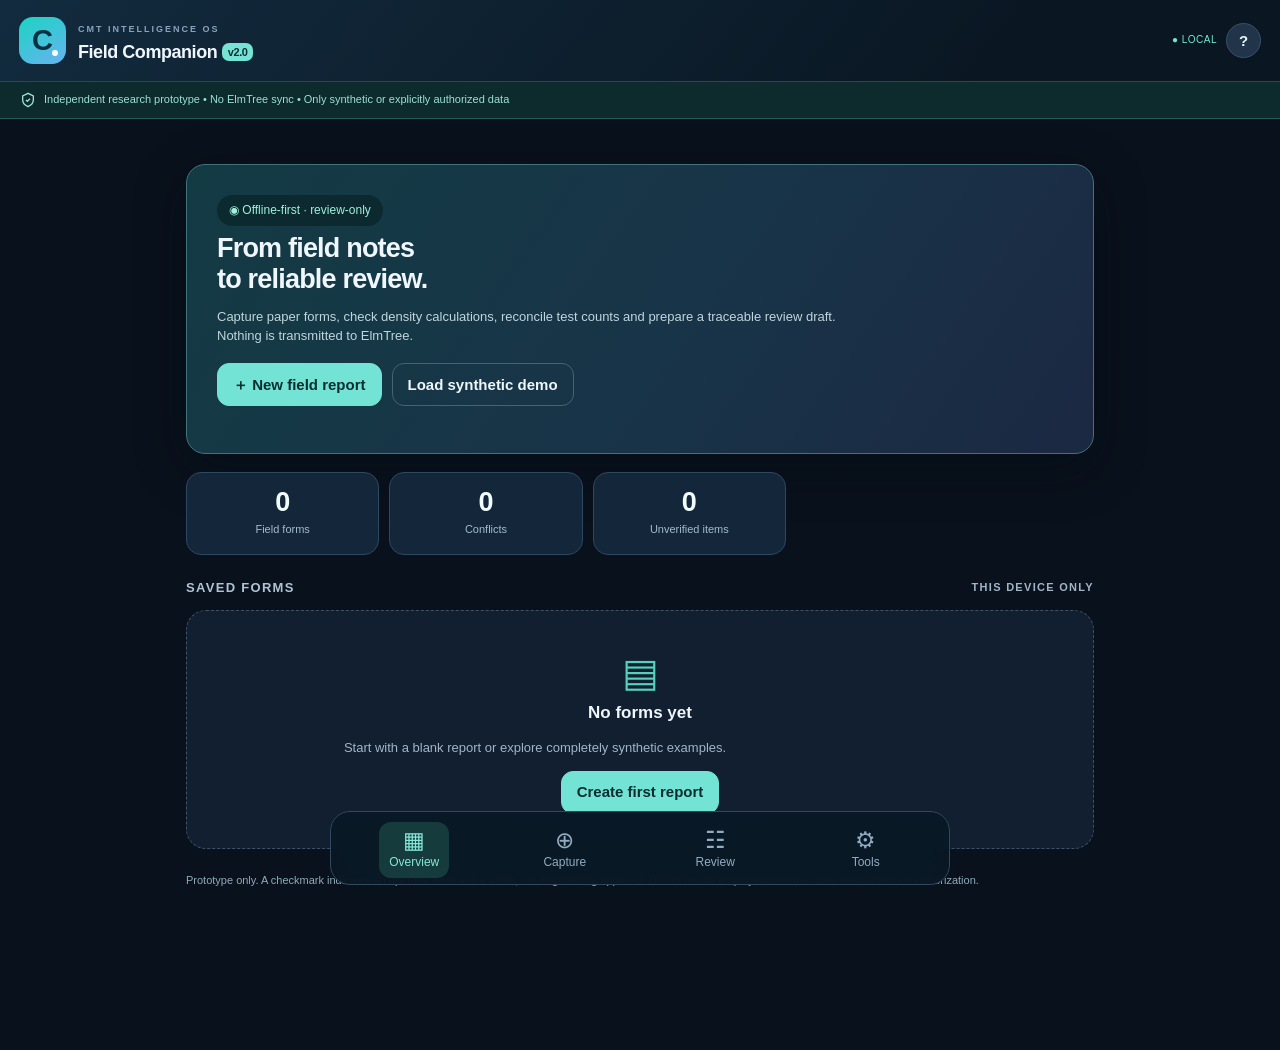
==== docs/index.html @ d81e324d "Release CMT iPhone v2.0" ====
<!doctype html><html lang="en"><head><meta charset="utf-8"><meta name="viewport" content="width=device-width,initial-scale=1,viewport-fit=cover"><meta name="theme-color" content="#0c1724"><meta name="apple-mobile-web-app-capable" content="yes"><meta name="apple-mobile-web-app-status-bar-style" content="black-translucent"><meta name="apple-mobile-web-app-title" content="CMT Field"><meta name="description" content="Offline-first construction materials test capture and reviewer assistance prototype"><link rel="manifest" href="manifest.webmanifest"><link rel="apple-touch-icon" href="icons/icon-192.png"><link rel="icon" href="icons/icon-192.png"><link rel="stylesheet" href="styles.css"><title>CMT Field | Intelligence OS</title></head>
<body><div id="app">
<header class="top"><div class="brand"><div class="brandicon">C<span class="icon-dot"></span></div><div><span class="brandline">CMT INTELLIGENCE OS</span><h1>Field Companion <span class="version">v2.0</span></h1></div></div><div class="topright"><span id="net" class="connection">● LOCAL</span><button type="button" class="iconbtn" id="helpBtn" aria-label="Information">?</button></div></header>
<section class="privacy-banner"><svg viewBox="0 0 24 24" width="16" height="16"><path fill="none" stroke="currentColor" stroke-width="2" d="M12 2 4 6v6c0 5 3.6 8 8 10 4.4-2 8-5 8-10V6z"/><path d="m9 12 2 2 4-4" fill="none" stroke="currentColor" stroke-width="2"/></svg><span>Independent research prototype • No ElmTree sync • Only synthetic or explicitly authorized data</span></section>
<main id="screen" aria-live="polite"></main>
<nav class="nav" aria-label="App navigation"><button data-tab="home" class="navitem active"><span class="navicon">▦</span><span>Overview</span></button><button data-tab="new" class="navitem"><span class="navicon">⊕</span><span>Capture</span></button><button data-tab="review" class="navitem"><span class="navicon">☷</span><span>Review</span></button><button data-tab="settings" class="navitem"><span class="navicon">⚙</span><span>Tools</span></button></nav>
<div class="toast" id="toast" role="status" aria-live="polite"></div>
<input id="ocrImportPicker" type="file" accept="application/json,.json" hidden><input id="photoPicker" accept="image/jpeg,image/png,image/webp" type="file" capture="environment" hidden>
</div><script src="core.js"></script><script src="ocr_adapter.js"></script><script src="app.js"></script></body></html>
---- docs/styles.css ----
:root{color-scheme:dark;--bg:#09111c;--surface:#111f30;--s2:#172a40;--stroke:#2c4257;--text:#f0f7fc;--muted:#a1b5c9;--teal:#55dbce;--blue:#82b9ff;--warn:#ffd38a;--red:#ff989c;--radius:19px;--shadow:0 14px 50px #02091266}
*{box-sizing:border-box}html,body{margin:0;background:var(--bg);color:var(--text);font:15px/1.45 -apple-system,BlinkMacSystemFont,"Segoe UI",Arial,sans-serif;min-height:100%;-webkit-text-size-adjust:100%}body{padding-bottom:calc(100px + env(safe-area-inset-bottom))}button,input,textarea,select{font:inherit}button{touch-action:manipulation;cursor:pointer}button:focus-visible,input:focus-visible,textarea:focus-visible,select:focus-visible{outline:2px solid var(--teal);outline-offset:2px}a{color:var(--teal)}.top{display:flex;justify-content:space-between;align-items:center;gap:10px;padding:calc(16px + env(safe-area-inset-top)) 19px 16px;background:linear-gradient(130deg,#122b3e,#0a1723 77%);border-bottom:1px solid #304256}.brand{display:flex;gap:12px;align-items:center}.brandicon{position:relative;width:47px;height:47px;border-radius:14px;background:linear-gradient(150deg,#1bd4c2,#67b3f0);color:#083045;font-size:29px;font-weight:800;display:grid;place-items:center}.icon-dot{position:absolute;width:6px;height:6px;background:#fff;right:8px;bottom:8px;border-radius:50%}.brandline{font-weight:700;letter-spacing:2px;font-size:9px;color:#8aa2bb}.brand h1{margin:1px 0 0;font-size:18px;letter-spacing:-.45px}.version{font-size:11px;color:#0b302f;background:#75e4d6;padding:3px 6px;border-radius:7px;vertical-align:middle}.topright{display:flex;gap:9px;align-items:center}.connection{font-size:10px;letter-spacing:.5px;color:#72e6cb;white-space:nowrap}.iconbtn{border-radius:100%;background:#213449;border:1px solid #35526b;color:#e5f5fa;width:35px;height:35px;font-weight:700}.privacy-banner{display:flex;gap:8px;align-items:center;padding:10px 20px;background:#0d2a2d;color:#9be1d4;font-size:11px;border-bottom:1px solid #245955}.privacy-banner svg{flex:none}main{max-width:940px;margin:0 auto;padding:22px 16px 50px}.eyebrow{font-size:11px;text-transform:uppercase;letter-spacing:2px;font-weight:750;color:var(--teal)}h2{font-size:27px;letter-spacing:-.8px;margin:7px 0 7px}h3{font-size:17px;margin:0 0 10px}.sub{color:var(--muted);font-size:13px;max-width:660px}.flex{display:flex;align-items:center;gap:10px}.between{display:flex;justify-content:space-between;align-items:center;gap:10px}.wrap{flex-wrap:wrap}.panel{background:linear-gradient(150deg,#142639,#101d2d);border:1px solid #284154;border-radius:var(--radius);padding:18px;margin:15px 0;box-shadow:var(--shadow)}.panel.flat{background:var(--surface);box-shadow:none}.hero{background:linear-gradient(125deg,#133b44 0%,#183448 54%,#1b2842 100%);border-color:#42727a;padding:24px 21px}.hero h2{font-size:27px;line-height:1.15}.hero .sub{color:#c0d5dd}.hero-note{font-size:12px;background:#082326ad;display:inline-block;padding:7px 12px;border-radius:30px;color:#9ef1db}.btn{border:1px solid #486174;color:var(--text);background:#1c3045;border-radius:12px;display:inline-flex;align-items:center;justify-content:center;gap:8px;font-weight:750;min-height:43px;padding:10px 15px;text-decoration:none;line-height:1.2}.btn.primary{background:#72e3d4;color:#072d2f;border-color:#72e3d4}.btn.secondary{background:#24394f}.btn.danger{background:#402a31;color:#ffbec2;border-color:#8c4a55}.btn.outline{background:transparent}.btn:disabled{opacity:.45;cursor:not-allowed}.btn.small{min-height:34px;font-size:12px;padding:7px 10px}.btn.full{width:100%}.actions{display:flex;flex-wrap:wrap;gap:10px;margin:17px 0}.metrics{display:grid;grid-template-columns:repeat(3,1fr);gap:10px;margin:18px 0}.metric{padding:16px 9px;text-align:center;background:#14263a;border:1px solid #2c4961;border-radius:15px}.metric b{display:block;font-size:27px;line-height:1;color:#f1fcfc}.metric span{display:block;font-size:11px;color:#a3bcce;margin-top:6px}.section-title{font-size:13px;letter-spacing:1.3px;color:#afc3d5;text-transform:uppercase;font-weight:800;margin:24px 0 12px}.record{display:flex;align-items:center;gap:12px;border:1px solid #2b4357;background:#102134;border-radius:14px;padding:15px;margin-bottom:9px;text-align:left;width:100%;color:var(--text)}.recordicon{border-radius:12px;background:#213e50;color:var(--teal);font-size:20px;display:grid;place-items:center;min-width:43px;height:43px}.recordmeta{flex:1;min-width:0}.recordmeta strong{display:block;font-size:14px;white-space:nowrap;overflow:hidden;text-overflow:ellipsis}.recordmeta small{color:#aec0d0;font-size:11px}.chevron{font-size:22px;color:#7fa2b6}.tag{display:inline-block;padding:4px 9px;background:#183f42;border:1px solid #296866;color:#94ebdb;border-radius:20px;font-size:11px;font-weight:700}.tag.warn{background:#47371e;color:#ffe0a6;border-color:#77562b}.tag.danger{background:#482732;color:#ffadb6;border-color:#773b4d}.tag.neutral{background:#26384b;color:#aec4d9;border-color:#405367}.issue{padding:11px 12px;border-left:3px solid var(--warn);background:#29291f;border-radius:8px;margin:9px 0;font-size:12px;color:#f8e1bf}.issue.danger{border-color:var(--red);background:#311c26;color:#ffd0d0}.fine{color:var(--muted);font-size:11px}.fieldset{display:grid;grid-template-columns:repeat(2,minmax(0,1fr));gap:13px}.field{display:flex;flex-direction:column;gap:5px;min-width:0}.field.full{grid-column:1/-1}.field>label{font-size:12px;color:#bed0e0;font-weight:650}.field>input,.field>textarea,.field>select,.editrow input,.editrow select{width:100%;height:44px;color:#fff;background:#0d1a29;border:1px solid #3c5269;border-radius:11px;padding:8px 10px;min-width:0}.field>textarea{height:85px;resize:vertical}.field>input::placeholder,.editrow input::placeholder{color:#638297}.field>input[type=date]{color-scheme:dark}.hint{font-size:11px;color:#95aebf}.review-check{display:flex;align-items:center;gap:8px;font-size:11px;color:#b6dcda}.review-check input{accent-color:#56d6bf;width:17px;height:17px}.tabbar{display:flex;flex-wrap:wrap;gap:7px;margin:14px 0}.chip{padding:9px 11px;border-radius:11px;background:#142537;color:#b2c7d7;border:1px solid #304758;font-size:12px}.chip.selected{background:#0e4c49;border-color:#37c4b8;color:#dbfffa}.editrow{background:#12273c;border:1px solid #375369;padding:12px;border-radius:14px;margin:12px 0}.editrow strong{font-size:12px}.rowgrid{display:grid;grid-template-columns:repeat(3,minmax(0,1fr));gap:9px;margin:12px 0}.rowgrid label{display:block;font-size:10px;color:#b4c8d7;margin-bottom:4px}.rowgrid input{height:40px;padding:6px}.imglist{display:grid;grid-template-columns:repeat(3,1fr);gap:10px;margin-top:10px}.photo{width:100%;border:1px solid #38546c;aspect-ratio:1;object-fit:cover;border-radius:10px;background:#152638}.note{background:#1b2934;border-radius:12px;padding:12px;color:#d0d9e0;font-size:12px;margin:13px 0}.notice{border-left:3px solid #56d9cf;background:#173138;padding:12px 14px;border-radius:8px;font-size:12px;color:#badad8}.footer-help{margin-top:24px;color:#92a9ba;font-size:11px}.empty{padding:34px 18px;text-align:center;background:#111f30;border:1px dashed #3b5267;border-radius:20px}.empty .big{font-size:39px;color:#55d2bd}.nav{position:fixed;z-index:20;left:0;right:0;bottom:0;background:#0a1826f5;display:flex;justify-content:space-around;border-top:1px solid #304b5f;padding:10px 8px calc(7px + env(safe-area-inset-bottom));backdrop-filter:blur(20px)}.navitem{min-width:70px;background:transparent;border:0;border-radius:12px;color:#91acc1;font-size:10px;display:flex;flex-direction:column;align-items:center;gap:2px;padding:7px 10px}.navitem.active{color:#85e8d8;background:#153b3c}.navicon{font-size:23px;line-height:23px}.toast{position:fixed;z-index:80;bottom:calc(104px + env(safe-area-inset-bottom));left:15px;right:15px;max-width:520px;margin:auto;background:#153c3e;border:1px solid #56cfc4;color:#dafffa;border-radius:13px;padding:11px 15px;box-shadow:0 18px 50px #0008;display:none}.toast.visible{display:block}.hr{border:0;border-top:1px solid #314456;margin:18px 0}.kbd{font-family:ui-monospace,monospace;color:#8edacc;font-size:12px}.status-panel{display:flex;gap:9px;align-items:center;margin:7px 0 13px}.table-scroll{overflow-x:auto}table{border-collapse:collapse;width:100%;font-size:12px}th,td{text-align:left;padding:8px;border-bottom:1px solid #2a4456;vertical-align:top}th{color:#aac6d5;font-size:11px}.tiny{font-size:11px}.visually-hidden{position:absolute;height:1px;width:1px;overflow:hidden;clip:rect(0,0,0,0)}@media(min-width:760px){.metrics{max-width:600px}.fieldset{grid-template-columns:repeat(3,minmax(0,1fr))}.rowgrid{grid-template-columns:repeat(4,minmax(0,1fr))}main{padding-top:30px}.hero{padding:30px}.nav{max-width:620px;border:1px solid #32485e;border-radius:20px;bottom:15px;margin:auto;padding-bottom:6px}.navitem{font-size:12px}.imglist{grid-template-columns:repeat(5,1fr)}}@media(max-width:370px){.top{padding-left:12px;padding-right:12px}.brand h1{font-size:16px}.brandline{letter-spacing:1px}.version{font-size:10px}.connection{display:none}.rowgrid{grid-template-columns:repeat(2,minmax(0,1fr))}}
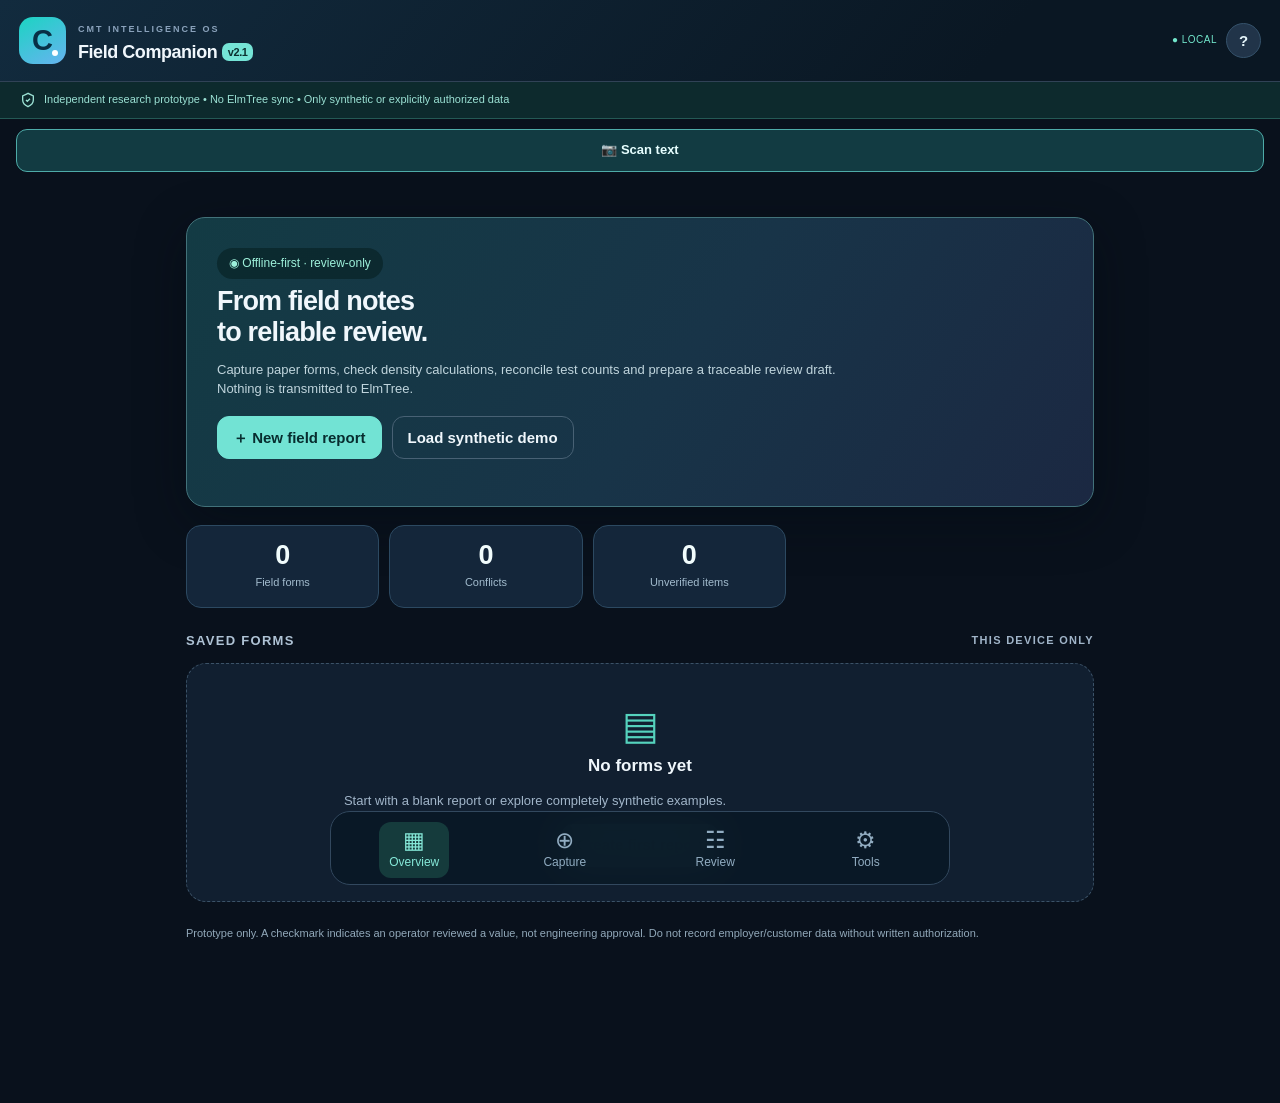
==== commit 70fd6a98: "feat(ios): add on-device OCR beta and human review" ====
--- a/docs/index.html
+++ b/docs/index.html
@@ -1,9 +1,9 @@
 <!doctype html><html lang="en"><head><meta charset="utf-8"><meta name="viewport" content="width=device-width,initial-scale=1,viewport-fit=cover"><meta name="theme-color" content="#0c1724"><meta name="apple-mobile-web-app-capable" content="yes"><meta name="apple-mobile-web-app-status-bar-style" content="black-translucent"><meta name="apple-mobile-web-app-title" content="CMT Field"><meta name="description" content="Offline-first construction materials test capture and reviewer assistance prototype"><link rel="manifest" href="manifest.webmanifest"><link rel="apple-touch-icon" href="icons/icon-192.png"><link rel="icon" href="icons/icon-192.png"><link rel="stylesheet" href="styles.css"><title>CMT Field | Intelligence OS</title></head>
 <body><div id="app">
-<header class="top"><div class="brand"><div class="brandicon">C<span class="icon-dot"></span></div><div><span class="brandline">CMT INTELLIGENCE OS</span><h1>Field Companion <span class="version">v2.0</span></h1></div></div><div class="topright"><span id="net" class="connection">● LOCAL</span><button type="button" class="iconbtn" id="helpBtn" aria-label="Information">?</button></div></header>
+<header class="top"><div class="brand"><div class="brandicon">C<span class="icon-dot"></span></div><div><span class="brandline">CMT INTELLIGENCE OS</span><h1>Field Companion <span class="version">v2.1</span></h1></div></div><div class="topright"><span id="net" class="connection">● LOCAL</span><button type="button" class="iconbtn" id="helpBtn" aria-label="Information">?</button></div></header>
 <section class="privacy-banner"><svg viewBox="0 0 24 24" width="16" height="16"><path fill="none" stroke="currentColor" stroke-width="2" d="M12 2 4 6v6c0 5 3.6 8 8 10 4.4-2 8-5 8-10V6z"/><path d="m9 12 2 2 4-4" fill="none" stroke="currentColor" stroke-width="2"/></svg><span>Independent research prototype • No ElmTree sync • Only synthetic or explicitly authorized data</span></section>
 <main id="screen" aria-live="polite"></main>
 <nav class="nav" aria-label="App navigation"><button data-tab="home" class="navitem active"><span class="navicon">▦</span><span>Overview</span></button><button data-tab="new" class="navitem"><span class="navicon">⊕</span><span>Capture</span></button><button data-tab="review" class="navitem"><span class="navicon">☷</span><span>Review</span></button><button data-tab="settings" class="navitem"><span class="navicon">⚙</span><span>Tools</span></button></nav>
 <div class="toast" id="toast" role="status" aria-live="polite"></div>
 <input id="ocrImportPicker" type="file" accept="application/json,.json" hidden><input id="photoPicker" accept="image/jpeg,image/png,image/webp" type="file" capture="environment" hidden>
-</div><script src="core.js"></script><script src="ocr_adapter.js"></script><script src="app.js"></script></body></html>
+</div><script src="core.js"></script><script src="ocr_adapter.js"></script><script src="app.js"></script><script src="mobile_ocr.js"></script></body></html>
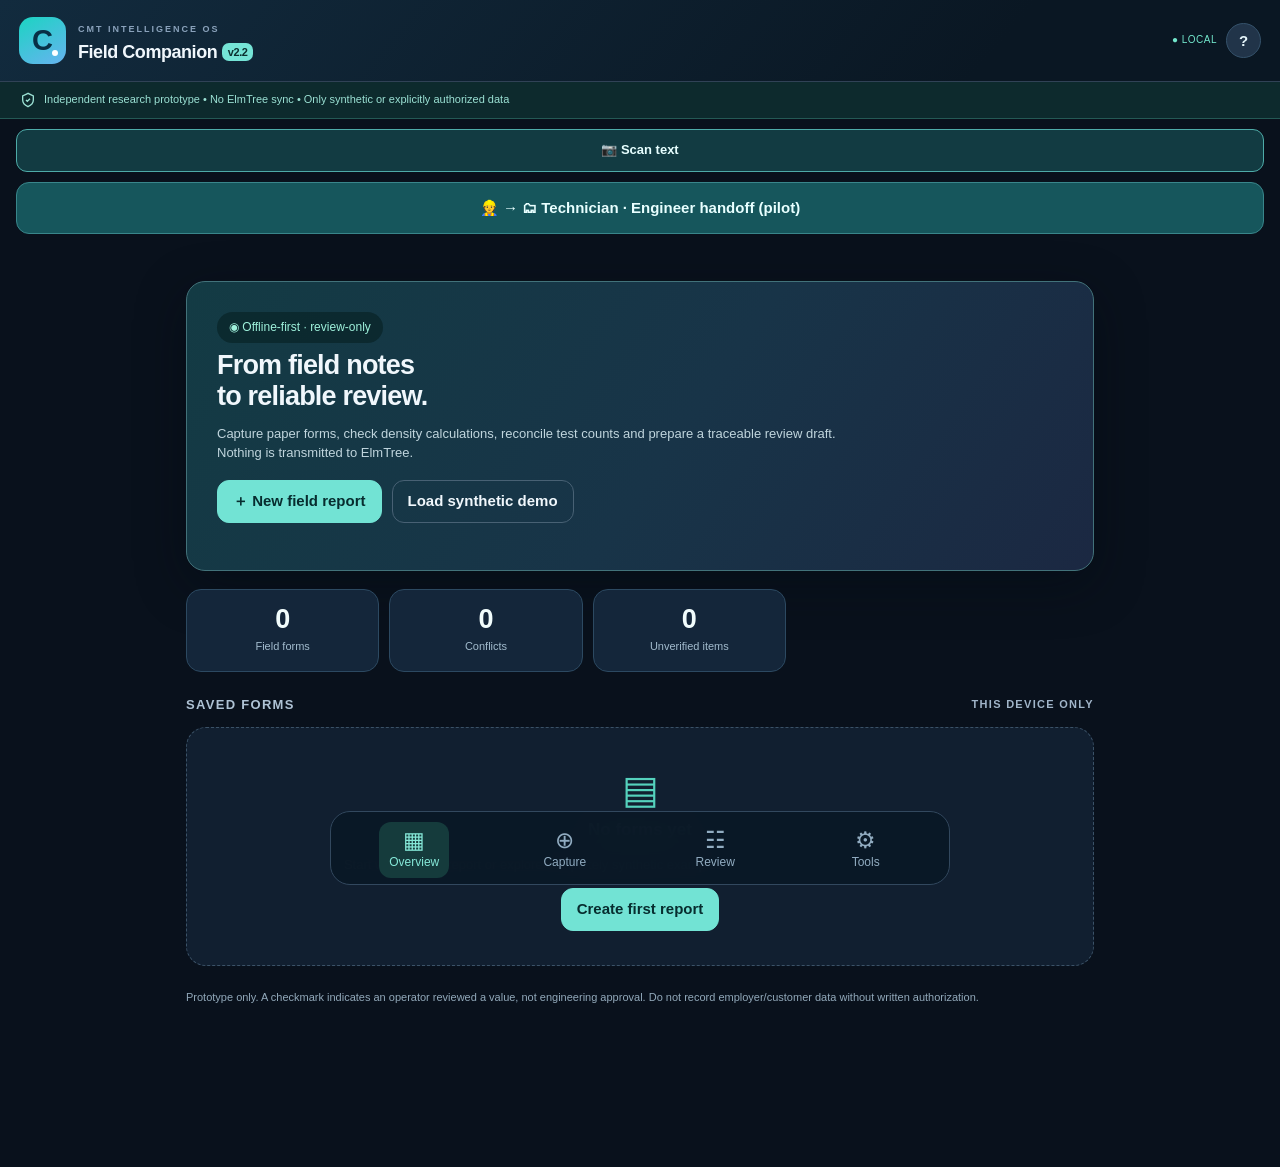
==== commit 40ee66a4: "feat: publish technician engineer handoff v2.2" ====
--- a/docs/index.html
+++ b/docs/index.html
@@ -1,9 +1,162 @@
 <!doctype html><html lang="en"><head><meta charset="utf-8"><meta name="viewport" content="width=device-width,initial-scale=1,viewport-fit=cover"><meta name="theme-color" content="#0c1724"><meta name="apple-mobile-web-app-capable" content="yes"><meta name="apple-mobile-web-app-status-bar-style" content="black-translucent"><meta name="apple-mobile-web-app-title" content="CMT Field"><meta name="description" content="Offline-first construction materials test capture and reviewer assistance prototype"><link rel="manifest" href="manifest.webmanifest"><link rel="apple-touch-icon" href="icons/icon-192.png"><link rel="icon" href="icons/icon-192.png"><link rel="stylesheet" href="styles.css"><title>CMT Field | Intelligence OS</title></head>
 <body><div id="app">
-<header class="top"><div class="brand"><div class="brandicon">C<span class="icon-dot"></span></div><div><span class="brandline">CMT INTELLIGENCE OS</span><h1>Field Companion <span class="version">v2.1</span></h1></div></div><div class="topright"><span id="net" class="connection">● LOCAL</span><button type="button" class="iconbtn" id="helpBtn" aria-label="Information">?</button></div></header>
+<header class="top"><div class="brand"><div class="brandicon">C<span class="icon-dot"></span></div><div><span class="brandline">CMT INTELLIGENCE OS</span><h1>Field Companion <span class="version">v2.2</span></h1></div></div><div class="topright"><span id="net" class="connection">● LOCAL</span><button type="button" class="iconbtn" id="helpBtn" aria-label="Information">?</button></div></header>
 <section class="privacy-banner"><svg viewBox="0 0 24 24" width="16" height="16"><path fill="none" stroke="currentColor" stroke-width="2" d="M12 2 4 6v6c0 5 3.6 8 8 10 4.4-2 8-5 8-10V6z"/><path d="m9 12 2 2 4-4" fill="none" stroke="currentColor" stroke-width="2"/></svg><span>Independent research prototype • No ElmTree sync • Only synthetic or explicitly authorized data</span></section>
-<main id="screen" aria-live="polite"></main>
+<div style="padding:10px 16px 2px"><a href="handoff.html" style="display:block;padding:14px 16px;background:#16565c;color:#e8ffff;border-radius:13px;text-align:center;font-weight:700;text-decoration:none;border:1px solid #39868b">👷 → 🗂 Technician · Engineer handoff (pilot)</a></div><main id="screen" aria-live="polite"></main>
 <nav class="nav" aria-label="App navigation"><button data-tab="home" class="navitem active"><span class="navicon">▦</span><span>Overview</span></button><button data-tab="new" class="navitem"><span class="navicon">⊕</span><span>Capture</span></button><button data-tab="review" class="navitem"><span class="navicon">☷</span><span>Review</span></button><button data-tab="settings" class="navitem"><span class="navicon">⚙</span><span>Tools</span></button></nav>
 <div class="toast" id="toast" role="status" aria-live="polite"></div>
 <input id="ocrImportPicker" type="file" accept="application/json,.json" hidden><input id="photoPicker" accept="image/jpeg,image/png,image/webp" type="file" capture="environment" hidden>
-</div><script src="core.js"></script><script src="ocr_adapter.js"></script><script src="app.js"></script><script src="mobile_ocr.js"></script></body></html>
+</div><script src="core.js"></script><script src="ocr_adapter.js"></script><script src="app.js"></script><script>
+/* CMT Mobile OCR 2.1 - browser-side, consent-gated, unverified proposals only */
+(() => {
+  'use strict';
+  if (window.CMTMobileOCR) return;
+  const VERSION='2.1.0';
+  const CDN='https://cdn.jsdelivr.net/npm/tesseract.js@5.1.1/dist/tesseract.min.js';
+  let image=null, worker=null, busy=false;
+  const names={slump:'Slump (in)',air:'Air content (%)',temperature:'Concrete temperature (F)',supplier:'Concrete supplier',ticket:'Ticket number',truck:'Truck number',wet:'Wet density (pcf)',dry:'Dry density (pcf)',moisture:'Moisture (%)',mdd:'Maximum dry density (pcf)',percent:'Reported compaction (%)'};
+  const safe=s=>String(s||'').replace(/[&<>"']/g,c=>({'&':'&amp;','<':'&lt;','>':'&gt;','"':'&quot;',"'":'&#39;'}[c]));
+  const rules=[
+    ['slump',/\bslump\s*(?:\(in\)|inches|in\.)?\s*[:=\-]?\s*(\d{1,2}(?:\.\d{1,2})?)\b/i,0,15],
+    ['air',/\bair\s*(?:content|%)\s*[:=\-]?\s*(\d{1,2}(?:\.\d{1,2})?)\s*%?/i,0,25],
+    ['temperature',/\b(?:concrete\s*(?:temp(?:erature)?|t\.)|temp(?:erature)?\s*concrete)\s*(?:\(?\s*°?f\s*\)?)?\s*[:=\-]?\s*(\d{2,3}(?:\.\d{1,2})?)/i,20,135],
+    ['wet',/\b(?:wet\s*(?:density|pcf)|field\s*density\s*wet)\s*[:=\-]?\s*(\d{2,3}(?:\.\d{1,2})?)/i,50,180],
+    ['dry',/\b(?:dry\s*(?:density|pcf)|field\s*density\s*dry)\s*[:=\-]?\s*(\d{2,3}(?:\.\d{1,2})?)/i,50,180],
+    ['mdd',/\b(?:maximum\s*dry\s*density|mdd)\s*[:=\-]?\s*(\d{2,3}(?:\.\d{1,2})?)/i,50,200],
+    ['moisture',/\b(?:moisture|water\s*content)\s*(?:\(%\)|%)?\s*[:=\-]?\s*(\d{1,2}(?:\.\d{1,2})?)\s*%?/i,0,55],
+    ['percent',/\b(?:percent\s*(?:of\s*)?(?:density|compaction)|relative\s*compaction)\s*(?:\(%\)|%)?\s*[:=\-]?\s*(\d{2,3}(?:\.\d{1,2})?)\s*%?/i,50,120],
+  ];
+  function suggestions(text){
+    const out=[];
+    for(const [key,re,min,max] of rules){
+      const match=String(text).match(re); if(!match)continue;
+      const n=Number(match[1]); if(!Number.isFinite(n)||n<min||n>max)continue;
+      out.push({key,value:String(match[1]),label:names[key]});
+    }
+    const suppliers=String(text).match(/(?:concrete\s+supplier|supplier)\s*[:=]\s*([^\n]{2,65})/i);
+    if(suppliers)out.push({key:'supplier',value:suppliers[1].trim().slice(0,60),label:names.supplier});
+    return out;
+  }
+  window.CMTMobileOCR={suggestions,VERSION};
+  const styles=document.createElement('style');
+  styles.textContent=`
+  .cmt-scan-btn{border:1px solid #4eaba8;border-radius:11px;background:#123b42;color:#e7ffff;font-size:13px;padding:10px 13px;cursor:pointer;margin-right:8px;font-weight:700}
+  #cmt-ocr-backdrop[hidden]{display:none!important}
+  #cmt-ocr-backdrop{position:fixed;inset:0;z-index:10000;background:rgba(0,0,0,.83);display:flex;align-items:flex-start;justify-content:center;overflow:auto;padding:18px 12px 45px}
+  #cmt-ocr-panel{font:15px/1.45 -apple-system,BlinkMacSystemFont,Arial,sans-serif;color:#e5f3f7;background:#0c1c2b;width:min(100%,560px);border:1px solid #316078;border-radius:17px;padding:18px;box-sizing:border-box;box-shadow:0 10px 45px #0009}
+  #cmt-ocr-panel h2{font-size:23px;margin:0 0 6px;color:white} #cmt-ocr-panel p{font-size:13px;color:#b6cbd2}
+  #cmt-ocr-panel button{background:#17465a;color:#f4ffff;border:1px solid #3b7182;border-radius:10px;padding:10px 12px;font-size:15px;cursor:pointer}
+  #cmt-ocr-panel button:disabled{opacity:.48;cursor:not-allowed}
+  #cmt-ocr-panel button.primary{background:#177d82;border-color:#239ca4}
+  #cmt-ocr-panel .ocr-actions{display:flex;gap:9px;flex-wrap:wrap;margin:13px 0}
+  #cmt-ocr-panel textarea{width:100%;min-height:145px;border:1px solid #3b6274;border-radius:10px;background:#071320;color:#effcff;padding:12px;box-sizing:border-box;font-size:15px}
+  #cmt-ocr-panel img{max-width:100%;max-height:175px;object-fit:contain;border-radius:8px;margin:10px 0}
+  #cmt-ocr-panel label{display:block;margin:9px 0;color:#e7f5f6}
+  #cmt-ocr-panel input[type=checkbox]{width:19px;height:19px;vertical-align:middle;margin-right:8px}
+  #cmt-ocr-panel .ocr-status{color:#97e1de;font-weight:600;min-height:24px}
+  #cmt-ocr-panel .ocr-candidate{background:#132d3e;border:1px solid #365d6b;padding:8px;border-radius:10px;margin-top:7px}
+  `;
+  document.head.append(styles);
+  const overlay=document.createElement('div'); overlay.id='cmt-ocr-backdrop';overlay.hidden=true;
+  overlay.innerHTML=`<section id="cmt-ocr-panel" role="dialog" aria-modal="true" aria-label="Local photo text recognition">
+  <div style="display:flex;justify-content:space-between;align-items:center;gap:6px"><h2>Scan text · OCR beta</h2><button type="button" id="ocrClose">Close ✕</button></div>
+  <p>English printed text works best. Handwriting and dense soil tables can be misread. Nothing is approved automatically. First scan needs internet to download OCR engine/language files; images are processed locally by that engine.</p>
+  <label><input id="ocrAuthorize" type="checkbox">I am using synthetic data or have permission for this document.</label>
+  <div class="ocr-actions"><button type="button" id="ocrTake">📷 Take photo</button><button type="button" id="ocrChoose">▤ Choose photo</button></div>
+  <input type="file" accept="image/jpeg,image/png,image/webp" capture="environment" id="ocrCamera" hidden>
+  <input type="file" accept="image/jpeg,image/png,image/webp" id="ocrLibrary" hidden>
+  <img id="ocrPreview" alt="Selected image preview" hidden>
+  <div class="ocr-actions"><button type="button" class="primary" id="ocrRun" disabled>Read text on this iPhone</button></div>
+  <p class="ocr-status" id="ocrProgress" aria-live="polite">Choose an image to begin.</p>
+  <div id="ocrOutput" hidden><label for="ocrText">OCR text — EDIT against original photo:</label><textarea id="ocrText" spellcheck="false"></textarea>
+  <div class="ocr-actions"><button id="ocrFind" type="button">Find possible measurements</button><button id="ocrCopy" type="button">Copy text</button></div>
+  <div id="ocrFields"></div><div class="ocr-actions"><button type="button" id="ocrApply" class="primary" hidden>Apply checked proposals to the OPEN form (unverified)</button></div>
+  </div>
+  <p>For soil table rows: do not trust line alignment or automatic values. Review each test manually before any engineering decision.</p></section>`;
+  document.body.append(overlay);
+  const $=id=>document.getElementById(id);
+  const status=message=>{$('ocrProgress').textContent=message;};
+  function show(){overlay.hidden=false;document.body.style.overflow='hidden';$('ocrClose').focus();}
+  function hide(){if(busy)return;overlay.hidden=true;document.body.style.overflow='';}
+  $('ocrClose').onclick=hide;
+  overlay.addEventListener('click',e=>{if(e.target===overlay)hide();});
+  document.addEventListener('keydown',e=>{if(e.key==='Escape'&&!overlay.hidden)hide();});
+  const scanBtn=document.createElement('button');scanBtn.className='cmt-scan-btn';scanBtn.type='button';scanBtn.textContent='📷 Scan text';scanBtn.onclick=show;
+  scanBtn.style.cssText='display:block;width:calc(100% - 32px);margin:10px 16px 0;min-height:43px;';document.querySelector('.privacy-banner').after(scanBtn);
+  const help=document.getElementById('helpBtn');help.onclick=()=>alert('CMT Field v2.1 — mobile OCR beta. Printed English text may be recognized. Handwriting and soil tables require visual confirmation. All proposals are UNVERIFIED; no ElmTree connection or engineering approval.');
+  $('ocrTake').onclick=()=>$('ocrCamera').click(); $('ocrChoose').onclick=()=>$('ocrLibrary').click();
+  async function setImage(file){
+    if(!file)return;
+    if(!/^image\/(jpeg|png|webp)$/.test(file.type)||file.size>15*1024*1024){status('Use a JPG/PNG/WebP photo under 15 MB.');return;}
+    try{
+      const url=URL.createObjectURL(file);const el=new Image();
+      await new Promise((resolve,reject)=>{el.onload=resolve;el.onerror=reject;el.src=url;});
+      const factor=Math.min(1,1800/Math.max(el.naturalWidth,el.naturalHeight));
+      const canvas=document.createElement('canvas');canvas.width=Math.max(1,Math.round(el.naturalWidth*factor));canvas.height=Math.max(1,Math.round(el.naturalHeight*factor));
+      canvas.getContext('2d',{alpha:false}).drawImage(el,0,0,canvas.width,canvas.height);
+      image=await new Promise((resolve,reject)=>canvas.toBlob(b=>b?resolve(b):reject(Error('Image conversion failed')),'image/jpeg',0.9));
+      $('ocrPreview').src=url;$('ocrPreview').hidden=false;status('Photo ready. Check permission and press Read text.');$('ocrRun').disabled=false;
+      $('ocrOutput').hidden=true;$('ocrFields').textContent='';$('ocrApply').hidden=true;
+      // Do not persist either original photo or OCR text in device storage.
+    }catch(e){status('Photo could not be opened: '+e.message);}
+  }
+  for(const name of ['ocrCamera','ocrLibrary'])$(name).addEventListener('change',e=>{setImage(e.target.files?.[0]);e.target.value='';});
+  function loadOCR(){return new Promise((resolve,reject)=>{
+    if(window.Tesseract?.createWorker)return resolve(window.Tesseract);
+    const s=document.createElement('script');s.src=CDN;s.onload=()=>window.Tesseract?.createWorker?resolve(window.Tesseract):reject(Error('Engine unavailable'));s.onerror=()=>reject(Error('OCR library download failed: check internet'));document.head.append(s);
+  });}
+  $('ocrRun').onclick=async()=>{
+    if(busy||!image)return;
+    if(!$('ocrAuthorize').checked)return status('You must confirm permission to use the photo first.');
+    busy=true;$('ocrRun').disabled=true;$('ocrClose').disabled=true;
+    try{
+      status('Loading OCR engine (first time requires internet)...');const t=await loadOCR();
+      worker=await t.createWorker('eng',1,{logger:msg=>{if(msg.status)status(`${msg.status} ${Number.isFinite(msg.progress)?Math.round(msg.progress*100)+'%':''}`)}});
+      status('Recognizing characters locally...');const response=await worker.recognize(image);
+      const value=String(response?.data?.text||'').slice(0,30000);
+      $('ocrText').value=value;$('ocrOutput').hidden=false;
+      status(`Read ${value.length} characters. Compare EVERY number against the image.`);
+      showCandidates();
+    }catch(e){status('OCR failed: '+e.message+'. Try better lighting or stable internet.');}
+    finally{if(worker){try{await worker.terminate();}catch{}worker=null;}busy=false;$('ocrRun').disabled=false;$('ocrClose').disabled=false;}
+  };
+  function showCandidates(){const found=suggestions($('ocrText').value);const root=$('ocrFields');root.textContent='';
+    const hasCurrentForm=!!document.querySelector('input[data-value],input[data-row]');
+    for(const item of found){
+      const label=document.createElement('label');label.className='ocr-candidate';
+      const c=document.createElement('input');c.type='checkbox';c.dataset.key=item.key;c.dataset.value=item.value;
+      label.append(c,document.createTextNode(` ${item.label}: ${item.value} — UNVERIFIED`));root.append(label);
+    }
+    if(!found.length)root.textContent='No clear labeled measurements found. Edit or copy the raw OCR text; do not guess unreadable numbers.';
+    $('ocrApply').hidden=!found.length||!hasCurrentForm;
+    if(found.length&&!hasCurrentForm)root.append(document.createTextNode(' Open a saved form first to apply measurement proposals.'));
+  }
+  $('ocrFind').onclick=showCandidates;
+  $('ocrCopy').onclick=async()=>{try{await navigator.clipboard.writeText($('ocrText').value);status('Text copied. All numbers still require verification.');}catch(e){status('Clipboard unavailable. Select and copy text manually.');}};
+  $('ocrApply').onclick=()=>{
+    const selections=[...$('ocrFields').querySelectorAll('input:checked')];if(!selections.length)return status('Select proposed measurements you have visually inspected.');
+    if(!confirm('Apply checked OCR suggestions to the open form as UNVERIFIED values? Existing values may be overwritten.'))return;
+    let count=0;
+    for(const sel of selections){
+      const key=sel.dataset.key,value=sel.dataset.value;
+      let field=document.querySelector(`[data-value="${key}"]`);
+      if(!field && ['wet','moisture','dry','mdd','percent'].includes(key)){
+        // Never infer alignment for multirow field sheets. Only a manually-added single row can receive OCR values.
+        if(document.querySelectorAll('input[data-row="0"]').length && !document.querySelector('input[data-row="1"]')){
+          field=document.querySelector(`[data-row="0"][data-col="${key}"]`);
+        }
+      }
+      if(!field)continue;
+      field.value=value;field.dispatchEvent(new Event('change',{bubbles:true}));count++;
+    }
+    status(`Applied ${count} proposal(s) as UNVERIFIED. Check original photo and tick field reviews manually.`);
+    showCandidates();
+  };
+  // Existing SW caches older HTML forever; update cached index with the newly fetched HTML on first load.
+  // Never caches uploaded images, recognized text, or OCR model.
+  if('caches' in window&&location.protocol==='https:'){
+    caches.keys().then(async keys=>{for(const k of keys){if(!k.startsWith('cmt-field-companion-'))continue;const cache=await caches.open(k);const current=await fetch('./index.html?ocr_upgrade='+VERSION,{cache:'no-store'});if(current.ok)await cache.put('./index.html',current.clone());}}).catch(()=>{});
+  }
+})();
+
+</script></body></html>
